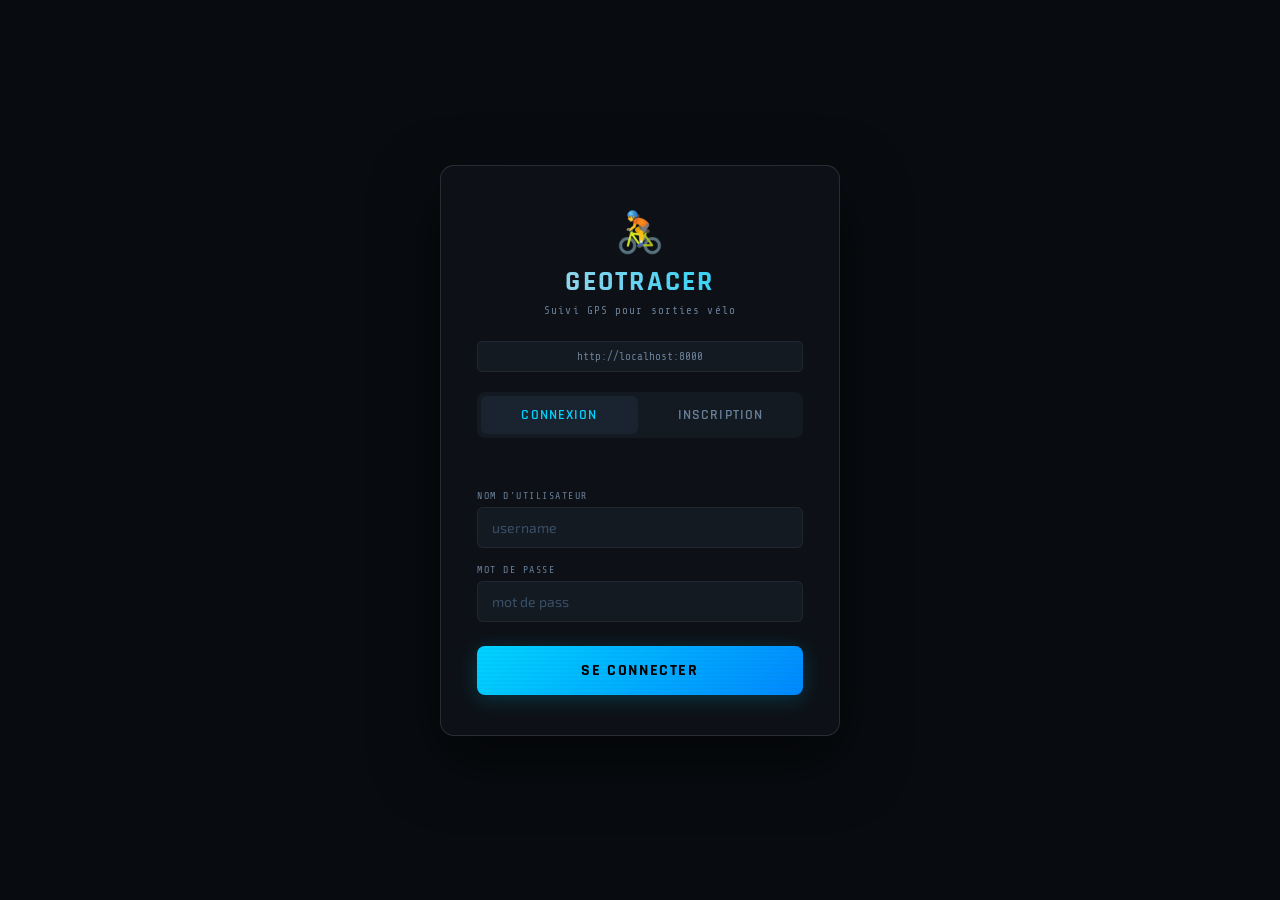
==== frontend/index.html @ fd4eeef8 "first commit" ====
<!DOCTYPE html>
<html lang="fr">
<head>
  <meta charset="UTF-8">
  <script>
    document.documentElement.setAttribute('data-theme', localStorage.getItem('vt_theme') || 'dark');
  </script>
  <meta name="viewport" content="width=device-width, initial-scale=1.0, viewport-fit=cover">
  <meta name="mobile-web-app-capable" content="yes">
  <meta name="apple-mobile-web-app-capable" content="yes">
  <meta name="theme-color" content="#080c10">
  <link rel="icon" href="images/favicon.ico">
  <title>GeoTracer — Connexion</title>
  <link rel="manifest" href="manifest.json">
  <link rel="preconnect" href="https://fonts.googleapis.com">
  <link href="https://fonts.googleapis.com/css2?family=Rajdhani:wght@400;500;600;700&family=Share+Tech+Mono&family=Exo+2:wght@300;400;600;800&display=swap" rel="stylesheet">
  <link rel="stylesheet" href="css/style.css">
  <link rel="stylesheet" href="css/themes.css">
</head>
<body class="auth-body">

<div class="auth-overlay">
  <div class="auth-card">

    <div class="auth-logo">🚴</div>
    <div class="auth-title">GeoTracer</div>
    <div class="auth-sub">Suivi GPS pour sorties vélo</div>

    <input class="auth-api-input" id="apiUrlAuth"
      value="http://localhost:8000" placeholder="URL du backend">

    <div class="auth-tabs">
      <button class="auth-tab active" data-tab="login"    onclick="Auth.switchTab('login')">Connexion</button>
      <button class="auth-tab"        data-tab="register" onclick="Auth.switchTab('register')">Inscription</button>
    </div>

    <div class="auth-error" id="authError"></div>

    <!-- Login -->
    <div class="auth-form active" id="form-login">
      <div class="auth-field">
        <label>Nom d'utilisateur</label>
        <input id="loginUsername" type="text" placeholder="username" autocomplete="username">
      </div>
      <div class="auth-field">
        <label>Mot de passe</label>
        <input id="loginPassword" type="password" placeholder="mot de pass" autocomplete="current-password">
      </div>
      <button class="auth-submit" id="loginBtn" onclick="Auth.submitLogin()">
        Se connecter
      </button>
    </div>

    <!-- Register -->
    <div class="auth-form" id="form-register">
      <div class="auth-field">
        <label>Nom d'utilisateur</label>
        <input id="regUsername" type="text" placeholder="username" autocomplete="username">
      </div>
      <div class="auth-field">
        <label>Email</label>
        <input id="regEmail" type="email" placeholder="username@example.com" autocomplete="email">
      </div>
      <div class="auth-field">
        <label>Mot de passe</label>
        <input id="regPassword" type="password" placeholder="8 caractères minimum" autocomplete="new-password">
      </div>
      <div class="auth-field">
        <label>Confirmer le mot de passe</label>
        <input id="regConfirm" type="password" placeholder="confirmer le mot de passe" autocomplete="new-password">
      </div>
      <button class="auth-submit" id="registerBtn" onclick="Auth.submitRegister()">
        S'inscrire
      </button>
    </div>

  </div>
</div>

<div id="toast"></div>

<script src="js/theme.js"></script>
<script src="js/utils.js"></script>
<script src="js/auth.js"></script>
<script>
  document.addEventListener('DOMContentLoaded', () => {
    Auth.initLoginPage();
  });
</script>
</body>
</html>
---- frontend/css/style.css ----
/* ═══════════════════════════════════════
   VARIABLES & RESET
═══════════════════════════════════════ */
:root {
    --bg:        #080c10;
    --bg2:       #0d1117;
    --bg3:       #131a22;
    --bg4:       #1a2330;
    --border:    rgba(255,255,255,0.06);
    --border2:   rgba(255,255,255,0.12);
    --accent:    #00d4ff;
    --accent2:   #ff6b00;
    --green:     #00ff88;
    --red:       #ff3355;
    --yellow:    #ffd600;
    --text:      #c8d8e8;
    --text2:     #6a8099;
    --text3:     #3a5068;
    --font-ui:   'Exo 2', sans-serif;
    --font-head: 'Rajdhani', sans-serif;
    --font-mono: 'Share Tech Mono', monospace;
}

*, *::before, *::after {
    box-sizing: border-box;
    margin: 0;
    padding: 0;
}

html {
    scroll-behavior: smooth;
}

body {
    background: var(--bg);
    color: var(--text);
    font-family: var(--font-ui);
    min-height: 100vh;
    overflow-x: hidden;
    -webkit-font-smoothing: antialiased;
}

/* Scanlines */
body::after {
    content: '';
    position: fixed;
    inset: 0;
    pointer-events: none;
    z-index: 9998;
    background: repeating-linear-gradient(
      0deg, transparent, transparent 2px,
      rgba(0,0,0,0.025) 2px, rgba(0,0,0,0.025) 4px
    );
}

/* ═══════════════════════════════════════
   SIDEBAR
═══════════════════════════════════════ */
.sidebar {
    position: fixed;
    left: 0;
    top: 0;
    bottom: 0;
    width: 64px;
    background: var(--bg2);
    border-right: 1px solid var(--border);
    display: flex;
    flex-direction: column;
    align-items: center;
    padding: 20px 0;
    z-index: 200;
    transition: width 0.3s cubic-bezier(0.4,0,0.2,1);
}

.sidebar:hover {
    width: 200px;
}

.sidebar-logo {
    width: 36px;
    height: 36px;
    background: linear-gradient(135deg, var(--accent), #0066ff);
    border-radius: 8px;
    display: flex;
    align-items: center;
    justify-content: center;
    font-size: 18px;
    margin-bottom: 32px;
    flex-shrink: 0;
    box-shadow: 0 0 20px rgba(0,212,255,0.3);
}

.nav-item {
    width: 100%;
    padding: 12px 20px;
    display: flex;
    align-items: center;
    gap: 14px;
    cursor: pointer;
    border: none;
    background: none;
    color: var(--text2);
    font-family: var(--font-head);
    font-size: 15px;
    font-weight: 600;
    letter-spacing: 0.08em;
    text-transform: uppercase;
    white-space: nowrap;
    overflow: hidden;
    transition: all 0.2s;
    border-left: 3px solid transparent;
    text-align: left;
}

.nav-item:hover {
    color: var(--text);
    background: rgba(255,255,255,0.04);
}

.nav-item.active {
    color: var(--accent);
    border-left-color: var(--accent);
    background: rgba(0,212,255,0.06);
}

.nav-icon {
    font-size: 20px;
    flex-shrink: 0;
    width: 24px;
    text-align: center;
}

.nav-label {
    opacity: 0;
    transition: opacity 0.2s 0.1s;
}

.sidebar:hover .nav-label {
    opacity: 1;
}

/* ═══════════════════════════════════════
   MAIN LAYOUT
═══════════════════════════════════════ */
.main {
    margin-left: 64px;
    flex: 1;
    min-width: 0;
    min-height: 100vh;
    display: flex;
    flex-direction: column;
}

/* ═══════════════════════════════════════
   TOPBAR
═══════════════════════════════════════ */
.topbar {
    height: 56px;
    background: rgba(8,12,16,0.92);
    backdrop-filter: blur(16px);
    border-bottom: 1px solid var(--border);
    display: flex;
    align-items: center;
    padding: 0 28px;
    gap: 16px;
    position: sticky;
    top: 0;
    z-index: 100;
}

.topbar-title {
    font-family: var(--font-head);
    font-size: 22px;
    font-weight: 700;
    letter-spacing: 0.1em;
    text-transform: uppercase; flex: 1;
}

.api-input {
    background: var(--bg3);
    border: 1px solid var(--border);
    border-radius: 4px;
    padding: 6px 12px;
    color: var(--text);
    font-family: var(--font-mono);
    font-size: 12px;
    width: 250px;
    outline: none;
    transition: border-color 0.2s;
}

.api-input:focus {
    border-color: var(--accent);
}

.status-pill {
    display: inline-flex;
    align-items: center;
    gap: 6px;
    padding: 4px 12px;
    border-radius: 20px;
    font-family: var(--font-mono);
    font-size: 11px;
    letter-spacing: 0.05em;
    border: 1px solid;
}

.status-pill.online {
    color: var(--green);
    border-color: rgba(0,255,136,0.3);
    background: rgba(0,255,136,0.06);
}

.status-pill.offline {
    color: var(--red);
    border-color: rgba(255,51,85,0.3);
    background: rgba(255,51,85,0.06);
}

.status-pill::before {
  content: '●';
  font-size: 8px;
}

.status-pill.online::before {
    animation: blink 2s infinite;
}

/* ═══════════════════════════════════════
   PAGES
═══════════════════════════════════════ */
.page {
    display: none;
    padding: 28px;
    animation: fadeIn 0.3s ease;
}

.page.active {
    display: block;
}

/* ═══════════════════════════════════════
   DASHBOARD
═══════════════════════════════════════ */
.dash-hero {
    background: linear-gradient(135deg, var(--bg3) 0%, var(--bg2) 100%);
    border: 1px solid var(--border);
    border-radius: 12px;
    padding: 28px 32px;
    margin-bottom: 24px;
    position: relative;
    overflow: hidden;
}

.dash-hero::before {
    content: '🚴';
    position: absolute; 
    right: -20px;
    top: -20px;
    font-size: 140px;
    opacity: 0.04;
    transform: rotate(-15deg);
}

.dash-hero-label {
    font-family: var(--font-mono);
    font-size: 11px;
    color: var(--text2);
    letter-spacing: 0.2em;
    text-transform: uppercase;
    margin-bottom: 8px;
}

.dash-hero-name {
    font-family: var(--font-head);
    font-size: 36px;
    font-weight: 700;
    letter-spacing: 0.05em;
    text-transform: uppercase;
    background: linear-gradient(90deg, var(--text), var(--accent));
    -webkit-background-clip: text; 
    -webkit-text-fill-color: transparent;
}

.kpi-row {
    display: grid;
    grid-template-columns: repeat(4,1fr);
    gap: 12px;
    margin-bottom: 24px;
}

.kpi-card {
    background: var(--bg2);
    border: 1px solid var(--border);
    border-radius: 10px;
    padding: 20px;
    position: relative;
    overflow: hidden;
    transition: border-color 0.2s, transform 0.2s;
}

.kpi-card:hover {
    border-color: var(--border2);
    transform: translateY(-2px);
}

.kpi-card::after {
    content: '';
    position: absolute;
    bottom: 0;
    left: 0;
    right: 0;
    height: 2px;
}

.kpi-card.blue::after {
    background: linear-gradient(90deg, transparent, var(--accent), transparent);
}

.kpi-card.orange::after {
    background: linear-gradient(90deg, transparent, var(--accent2), transparent);
}

.kpi-card.green::after {
    background: linear-gradient(90deg, transparent, var(--green), transparent);
}

.kpi-card.yellow::after {
    background: linear-gradient(90deg, transparent, var(--yellow), transparent);
}

.kpi-icon {
    font-size: 22px;
    margin-bottom: 12px;
}

.kpi-label {
    font-family: var(--font-mono);
    font-size: 10px;
    color: var(--text2);
    letter-spacing: 0.15em;
    text-transform: uppercase;
    margin-bottom: 6px;
}

.kpi-value {
    font-family: var(--font-head);
    font-size: 28px; font-weight: 700;
    line-height: 1;
}

.kpi-unit {
    font-size: 13px;
    color: var(--text2);
    margin-left: 4px;
}

/* ═══════════════════════════════════════
   SECTION HEADERS & LISTS
═══════════════════════════════════════ */
.section-header {
    display: flex;
    align-items: center; 
    justify-content: space-between;
    margin-bottom: 16px;
}

.section-title {
    font-family: var(--font-head);
    font-size: 13px;
    font-weight: 600;
    letter-spacing: 0.2em;
    text-transform: uppercase;
    color: var(--text2);
}

.activity-list {
    display: flex;
    flex-direction: column;
    gap: 8px;
}

.activity-row {
    background: var(--bg2);
    border: 1px solid var(--border);
    border-radius: 8px;
    padding: 16px 20px;
    display: grid;
    grid-template-columns: 40px 1fr repeat(5,auto) 100px;
    align-items: center;
    gap: 16px;
    cursor: pointer;
    transition: all 0.2s;
}

.activity-row:hover {
    border-color: rgba(0,212,255,0.2);
    background: rgba(0,212,255,0.03);
}

.activity-num {
    font-family: var(--font-mono);
    font-size: 13px;
    color: var(--text3);
    text-align: center;
}

.activity-info .title {
    font-family: var(--font-head);
    font-size: 16px;
    font-weight: 600;
    letter-spacing: 0.04em;
    text-transform: uppercase;
    margin-bottom: 3px;
}

.activity-info .date {
    font-family: var(--font-mono);
    font-size: 11px;
    color: var(--text2);
}

.activity-stat {
    text-align: right;
}

.activity-stat .val {
    font-family: var(--font-head);
    font-size: 18px;
    font-weight: 700;
    display: block;
    line-height: 1.1;
}

.activity-stat .lbl {
    font-family: var(--font-mono);
    font-size: 10px;
    color: var(--text2);
    letter-spacing: 0.1em;
}

.badge {
    display: inline-flex;
    align-items: center;
    gap: 5px;
    padding: 3px 10px;
    border-radius: 4px;
    font-family: var(--font-mono);
    font-size: 10px;
    letter-spacing: 0.1em;
    text-transform: uppercase;
}

.badge.live {
    background: rgba(0,255,136,0.1);
    border: 1px solid rgba(0,255,136,0.3);
    color: var(--green);
}

.badge.live::before {
    content:'●';
    animation: blink 1s infinite;
}

.badge.done {
    background: rgba(106,128,153,0.1);
    border: 1px solid var(--border);
    color: var(--text2);
}

/* ═══════════════════════════════════════
   BUTTONS
═══════════════════════════════════════ */
.btn {
    display: inline-flex;
    align-items: center;
    gap: 8px;
    padding: 8px 18px;
    border-radius: 5px;
    border: none;
    font-family: var(--font-head);
    font-size: 13px;
    font-weight: 600;
    letter-spacing: 0.1em;
    text-transform: uppercase;
    cursor: pointer;
    transition: all 0.2s;
    text-decoration: none;
}

.btn-primary {
    background: var(--accent);
    color: #000;
}

.btn-primary:hover {
    background: #33ddff;
    transform: translateY(-1px);
}

.btn-ghost {
    background: transparent;
    border: 1px solid var(--border2);
    color: var(--text2);
}

.btn-ghost:hover {
    color: var(--text);
    border-color: var(--text2);
}

/* ═══════════════════════════════════════
   ACTIVITY DETAIL
═══════════════════════════════════════ */
.detail-topbar {
    display: flex;
    align-items: center;
    gap: 16px;
    margin-bottom: 28px;
    flex-wrap: wrap;
}

.detail-heading {
    font-family: var(--font-head);
    font-size: 40px;
    font-weight: 800;
    letter-spacing: 0.04em;
    text-transform: uppercase;
    line-height: 1;
    flex: 1;
}

.detail-subhead {
    font-family: var(--font-mono);
    font-size: 12px;
    color: var(--text2);
    margin-top: 6px;
}

.stats-band {
    display: grid;
    grid-template-columns: repeat(6,1fr);
    border: 1px solid var(--border);
    border-radius: 10px;
    overflow: hidden;
    margin-bottom: 24px;
}

.stat-cell {
    padding: 18px 16px;
    background: var(--bg2);
    border-right: 1px solid var(--border);
    transition: background 0.2s;
}

.stat-cell:last-child {
    border-right: none;
}

.stat-cell:hover {
    background: var(--bg3);
}

.stat-cell-lbl {
    font-family: var(--font-mono);
    font-size: 10px;
    color: var(--text2);
    letter-spacing: 0.15em;
    text-transform: uppercase;
    margin-bottom: 8px;
}

.stat-cell-val {
    font-family: var(--font-head);
    font-size: 26px;
    font-weight: 700;
    color: var(--accent);
    line-height: 1;
}

.stat-cell-unit {
    font-size: 12px;
    color: var(--text2);
    margin-left: 3px;
}

.detail-grid {
    display: grid;
    grid-template-columns: 1fr 1fr;
    gap: 16px;
    margin-bottom: 20px;
}

.chart-card {
    background: var(--bg2);
    border: 1px solid var(--border);
    border-radius: 10px;
    padding: 20px;
}

.chart-card-title {
    font-family: var(--font-mono);
    font-size: 10px;
    color: var(--text2);
    letter-spacing: 0.18em;
    text-transform: uppercase;
    margin-bottom: 14px;
    display: flex;
    align-items: center;
    gap: 8px;
}

.chart-card-title::before {
    content: '';
    width: 3px;
    height: 14px;
    border-radius: 2px;
    background: var(--accent);
}

.map-card {
    background: var(--bg2);
    border: 1px solid var(--border);
    border-radius: 10px;
    overflow: hidden;
    margin-bottom: 20px;
} 

.map-card-header {
    padding: 14px 20px;
    display: flex;
    align-items: center;
    justify-content: space-between;
    border-bottom: 1px solid var(--border);
}

.map-card-header .title {
    font-family: var(--font-mono);
    font-size: 10px;
    color: var(--text2);
    letter-spacing: 0.18em;
    text-transform: uppercase;
    display: flex;
    align-items: center;
    gap: 8px;
}

.map-card-header .title::before {
    content: '';
    width: 3px;
    height: 14px;
    border-radius: 2px;
    background: var(--accent2);
}

.map-card iframe {
    width: 100%;
    height: 460px;
    border: none;
    display: block;
}

/* ═══════════════════════════════════════
   LIVE TRACKER
═══════════════════════════════════════ */
.tracker-layout {
    display: grid;
    grid-template-columns: 1fr 300px;
    gap: 20px;
    align-items: start;
}

.tracker-map-wrap {
    background: var(--bg2);
    border: 1px solid var(--border);
    border-radius: 10px;
    overflow: hidden;
    min-height: 400px;
    display: flex;
    align-items: center;
    justify-content: center;
}

.tracker-map-placeholder {
    text-align: center;
    color: var(--text3);
}

.tracker-map-placeholder .big {
    font-size: 56px;
    margin-bottom: 12px;
}

.tracker-map-placeholder p {
    font-family: var(--font-mono);
    font-size: 13px;
}

.live-panel {
    background: var(--bg2);
    border: 1px solid var(--border);
    border-radius: 10px;
    overflow: hidden;
}

.live-panel-header {
    padding: 16px 20px;
    border-bottom: 1px solid var(--border);
    display: flex;
    align-items: center;
    gap: 10px;
}

.live-panel-header .title {
    font-family: var(--font-head);
    font-size: 14px;
    font-weight: 700;
    letter-spacing: 0.12em;
    text-transform: uppercase;
    flex: 1;
}

.live-metric {
    padding: 14px 20px;
    border-bottom: 1px solid var(--border);
    display: flex;
    align-items: center;
    justify-content: space-between;
}

.live-metric-lbl {
    font-family: var(--font-mono);
    font-size: 10px;
    color: var(--text2);
    letter-spacing: 0.15em;
    text-transform: uppercase;
}

.live-metric-val {
    font-family: var(--font-head);
    font-size: 26px;
    font-weight: 700;
    color: var(--accent);
    line-height: 1;
    text-align: right;
}

.live-metric-val .unit {
    font-size: 12px;
    color: var(--text2);
    margin-left: 4px;
}

.speed-bar-wrap {
    padding: 0 20px 14px;
}

.speed-bar-label {
    display: flex;
    justify-content: space-between;
    font-family: var(--font-mono);
    font-size: 10px;
    color: var(--text3);
    margin-bottom: 6px;
}

.speed-bar {
    height: 6px;
    background: var(--bg4);
    border-radius: 3px;
    overflow: hidden;
}

.speed-bar-fill {
    height: 100%;
    border-radius: 3px;
    background: linear-gradient(90deg, var(--accent), var(--green));
    transition: width 0.6s cubic-bezier(0.4,0,0.2,1);
    box-shadow: 0 0 8px rgba(0,212,255,0.5);
}

.live-controls {
    padding: 16px 20px;
    border-top: 1px solid var(--border);
    display: flex;
    flex-direction: column;
    gap: 8px;
}

.btn-live {
    width: 100%;
    padding: 14px;
    border: none;
    border-radius: 6px;
    font-family: var(--font-head);
    font-size: 15px;
    font-weight: 700;
    letter-spacing: 0.12em;
    text-transform: uppercase;
    cursor: pointer;
    transition: all 0.2s;
    display: flex;
    align-items: center;
    justify-content: center;
    gap: 10px;
}

.btn-live.start {
    background: linear-gradient(135deg, var(--accent), #0088ff);
    color: #000;
    box-shadow: 0 4px 20px rgba(0,212,255,0.25);
}

.btn-live.start:hover {
    box-shadow: 0 4px 28px rgba(0,212,255,0.45);
    transform: translateY(-1px);
}

.btn-live.stop {
    background: linear-gradient(135deg, var(--red), #cc0033);
    color: white;
}

.btn-live.watch {
    background: var(--bg3);
    border: 1px solid var(--border2);
    color: var(--text2);
}

.btn-live.watch:hover {
    color: var(--text);
    border-color: var(--accent);
}

.watch-input {
    width: 100%;
    padding: 10px 14px;
    background: var(--bg3);
    border: 1px solid var(--border);
    border-radius: 5px;
    color: var(--text);
    font-family: var(--font-mono);
    font-size: 13px;
    outline: none;
    transition: border-color 0.2s;
}

.watch-input:focus {
    border-color: var(--accent);
}

.watch-input::placeholder {
    color: var(--text3);
}

/* ═══════════════════════════════════════
   IMPORT PAGE
═══════════════════════════════════════ */
.import-zone {
    background: var(--bg2);
    border: 2px dashed var(--border2);
    border-radius: 12px;
    padding: 64px 40px;
    text-align: center;
    max-width: 640px;
    margin: 0 auto;
    transition: all 0.2s;
}

.import-zone.drag-over {
    border-color: var(--accent);
    background: rgba(0,212,255,0.04);
}

.import-icon {
    font-size: 64px;
    margin-bottom: 20px;
}

.import-title {
    font-family: var(--font-head);
    font-size: 28px;
    font-weight: 700;
    letter-spacing: 0.06em;
    text-transform: uppercase;
    margin-bottom: 8px;
}

.import-sub {
    font-family: var(--font-mono);
    font-size: 12px;
    color: var(--text2);
    margin-bottom: 28px; 
    line-height: 1.8;
}

.import-formats {
    display: flex;
    justify-content: center;
    gap: 8px;
    margin-bottom: 24px;
    flex-wrap: wrap;
}

.format-tag {
    padding: 4px 12px;
    background: var(--bg3);
    border: 1px solid var(--border);
    border-radius: 4px;
    font-family: var(--font-mono);
    font-size: 11px;
    color: var(--text2);
}

/* ═══════════════════════════════════════
   TOAST
═══════════════════════════════════════ */
#toast {
    position: fixed;
    bottom: 28px;
    right: 28px;
    z-index: 9999;
    background: var(--bg3);
    border: 1px solid var(--border2);
    border-left: 3px solid var(--accent);
    padding: 14px 20px;
    border-radius: 6px;
    font-family: var(--font-mono);
    font-size: 13px;
    max-width: 320px;
    transform: translateY(120%) scale(0.9);
    opacity: 0;
    transition: all 0.3s cubic-bezier(0.4,0,0.2,1);
    pointer-events: none;
    box-shadow: 0 8px 32px rgba(0,0,0,0.5);
}

#toast.show {
    transform: none;
    opacity: 1;
}

#toast.error {
    border-left-color: var(--red);
}

/* ═══════════════════════════════════════
   EMPTY STATE
═══════════════════════════════════════ */
.empty {
    text-align: center;
    padding: 80px 20px;
}

.empty-icon {
    font-size: 64px;
    margin-bottom: 16px;
    opacity: 0.3;
}

.empty-text {
    font-family: var(--font-head);
    font-size: 18px;
    font-weight: 600;
    letter-spacing: 0.08em;
    text-transform: uppercase;
    color: var(--text2);
    margin-bottom: 24px;
}

/* ═══════════════════════════════════════
   MOBILE
═══════════════════════════════════════ */
.bottom-nav {
    display: none;
    position: fixed;
    bottom: 0;
    left: 0;
    right: 0;
    z-index: 200;
    background: var(--bg2);
    border-top: 1px solid var(--border);
    padding: 8px 0 calc(8px + env(safe-area-inset-bottom));
}
.bottom-nav-item {
    flex: 1;
    display: flex;
    flex-direction: column;
    align-items: center;
    gap: 4px;
    padding: 6px;
    cursor: pointer;
    background: none;
    border: none;
    color: var(--text2);
    font-family: var(--font-ui);
    font-size: 10px;
    letter-spacing: 0.05em;
    transition: color 0.2s;
}

.bottom-nav-item.active {
    color: var(--accent);
}

.bottom-nav-item .icon {
    font-size: 22px;
}

/* ═══════════════════════════════════════
   RESPONSIVE
═══════════════════════════════════════ */
@media(max-width:900px) {
    .kpi-row {
        grid-template-columns: repeat(2,1fr);
    }
    .activity-row {
        grid-template-columns: 36px 1fr auto auto;
    }
    .hide-mobile {
        display: none;
    }
    .tracker-layout {
        grid-template-columns: 1fr;
    }
    .stats-band {
        grid-template-columns: repeat(3,1fr);
    }
    .detail-grid {
        grid-template-columns: 1fr;
    }
}

@media(max-width:640px) {
    .sidebar {
        display: none;
    }
    .main {
        margin-left: 0;
        padding-bottom: 80px;
    }
    .bottom-nav {
        display: flex;
    }
    .stats-band {
        grid-template-columns: repeat(2,1fr);
    }
}

/* ═══════════════════════════════════════
   ANIMATIONS
═══════════════════════════════════════ */
@keyframes fadeIn {
    from {
      opacity:0;
      transform:translateY(8px);
    }
    to {
      opacity:1;
      transform:none;
    }
}

@keyframes blink {
    0%,100% {
      opacity:1;
    }
    50% {
      opacity:0.2;
    }
}

/* ═══════════════════════════════════════
   SCROLLBAR
═══════════════════════════════════════ */
::-webkit-scrollbar {
    width: 6px;
}

::-webkit-scrollbar-track {
    background: var(--bg);
}

::-webkit-scrollbar-thumb {
    background: var(--bg4);
    border-radius: 3px;
}

::-webkit-scrollbar-thumb:hover {
    background: var(--bg3);
}

/* ═══════════════════════════════════════
   AUTH OVERLAY
═══════════════════════════════════════ */
#authOverlay {
    position: fixed;
    inset: 0;
    z-index: 1000;
    background: var(--bg);
    display: flex;
    align-items: center;
    justify-content: center;
    padding: 20px;
}

.auth-card {
    background: var(--bg2);
    border: 1px solid var(--border2);
    border-radius: 14px;
    padding: 40px 36px;
    width: 100%;
    max-width: 400px;
    box-shadow: 0 24px 64px rgba(0,0,0,0.6);
    animation: fadeIn 0.4s ease;
}

.auth-logo {
    font-size: 40px;
    text-align: center;
    margin-bottom: 8px;
}

.auth-title {
    font-family: var(--font-head);
    font-size: 28px;
    font-weight: 800;
    letter-spacing: 0.08em;
    text-transform: uppercase;
    text-align: center;
    background: linear-gradient(90deg, var(--text), var(--accent));
    -webkit-background-clip: text;
    -webkit-text-fill-color: transparent;
    margin-bottom: 4px;
}

.auth-sub {
    font-family: var(--font-mono);
    font-size: 11px;
    color: var(--text2);
    text-align: center;
    letter-spacing: 0.1em;
    margin-bottom: 24px;
}

.auth-api-input {
    width: 100%;
    padding: 8px 12px;
    margin-bottom: 20px;
    background: var(--bg3);
    border: 1px solid var(--border);
    border-radius: 5px;
    color: var(--text2);
    font-family: var(--font-mono);
    font-size: 11px;
    outline: none;
    text-align: center;
}

.auth-api-input:focus {
  border-color: var(--accent);
  color: var(--text);
}

.auth-tabs {
    display: flex;
    gap: 4px;
    margin-bottom: 20px;
    background: var(--bg3);
    border-radius: 8px;
    padding: 4px;
}

.auth-tab {
    flex: 1;
    padding: 10px;
    border: none;
    border-radius: 6px;
    background:
    transparent;
    color: var(--text2);
    font-family: var(--font-head);
    font-size: 14px;
    font-weight: 600;
    letter-spacing: 0.08em;
    text-transform: uppercase;
    cursor: pointer;
    transition: all 0.2s;
}

.auth-tab.active {
    background: var(--bg4);
    color: var(--accent);
}

.auth-error {
    min-height: 20px;
    margin-bottom: 12px;
    font-family: var(--font-mono);
    font-size: 12px;
    color: var(--red);
    text-align: center;
}

.auth-form {
    display: none;
}

.auth-form.active {
    display: block;
}

.auth-field {
    margin-bottom: 16px;
}

.auth-field label {
    display: block;
    font-family: var(--font-mono);
    font-size: 10px;
    color: var(--text2);
    letter-spacing: 0.15em;
    text-transform: uppercase;
    margin-bottom: 6px;
}

.auth-field input {
    width: 100%;
    padding: 11px 14px;
    background: var(--bg3);
    border: 1px solid var(--border);
    border-radius: 6px;
    color: var(--text);
    font-family: var(--font-ui);
    font-size: 14px;
    outline: none;
    transition: border-color 0.2s;
}

.auth-field input:focus {
    border-color: var(--accent);
}

.auth-field input::placeholder {
    color: var(--text3);
}

.auth-submit {
    width: 100%;
    padding: 14px;
    margin-top: 8px;
    background: linear-gradient(135deg, var(--accent), #0088ff);
    border: none;
    border-radius: 8px;
    color: #000;
    font-family: var(--font-head);
    font-size: 16px;
    font-weight: 700;
    letter-spacing: 0.1em;
    text-transform: uppercase;
    cursor: pointer;
    transition: all 0.2s;
    box-shadow: 0 4px 20px rgba(0,212,255,0.2);
}

.auth-submit:hover {
    box-shadow: 0 4px 28px rgba(0,212,255,0.4);
    transform: translateY(-1px);
}

.auth-submit:disabled {
    opacity: 0.6;
    cursor: not-allowed;
    transform: none;
}

/* ═══════════════════════════════════════
   APP SHELL
═══════════════════════════════════════ */
#appShell {
    display: flex;
    min-height: 100vh;
}

.topbar-user {
    font-family: var(--font-mono);
    font-size: 12px;
    color: var(--accent);
    letter-spacing: 0.08em;
    padding: 4px 12px;
    background: rgba(0,212,255,0.08);
    border: 1px solid rgba(0,212,255,0.2);
    border-radius: 4px;
}

/* ═══════════════════════════════════════
   MULTI-PAGES — remplace .page/.page.active
═══════════════════════════════════════ */
body {
    min-height: 100vh;
}

.page-content {
    padding: 28px;
    max-width: 1200px;
    margin: 0 auto;
    width: 100%;
}

/* Sidebar liens */
.sidebar a.nav-item {
    text-decoration: none;
}

/* Bottom nav liens */
.bottom-nav a.bottom-nav-item {
    text-decoration: none;
}

/* Auth page — pas de flex sur body */
body.auth-body {
    display: block;
}

.auth-overlay {
    position: fixed;
    inset: 0;
    z-index: 1000;
    background: var(--bg);
    display: flex;
    align-items: center;
    justify-content: center;
    padding: 20px;
}

.auth-card {
    background: var(--bg2);
    border: 1px solid var(--border2);
    border-radius: 14px;
    padding: 40px 36px;
    width: 100%;
    max-width: 400px;
    box-shadow: 0 24px 64px rgba(0,0,0,0.6);
    animation: fadeIn 0.4s ease;
}

.auth-logo {
    font-size: 40px;
    text-align: center;
    margin-bottom: 8px;
}

.auth-title {
    font-family: var(--font-head);
    font-size: 28px;
    font-weight: 800;
    letter-spacing: 0.08em;
    text-transform: uppercase;
    text-align: center;
    background: linear-gradient(90deg, var(--text), var(--accent));
    -webkit-background-clip: text;
    -webkit-text-fill-color: transparent;
    margin-bottom: 4px;
}

.auth-sub {
    font-family: var(--font-mono);
    font-size: 11px;
    color: var(--text2);
    text-align: center;
    letter-spacing: 0.1em;
    margin-bottom: 24px;
}

.auth-api-input {
    width: 100%;
    padding: 8px 12px;
    margin-bottom: 20px;
    background: var(--bg3);
    border: 1px solid var(--border);
    border-radius: 5px;
    color: var(--text2);
    font-family: var(--font-mono);
    font-size: 11px;
    outline: none;
    text-align: center;
}

.auth-api-input:focus {
    border-color: var(--accent);
    color: var(--text);
}

.auth-tabs {
    display: flex;
    gap: 4px;
    margin-bottom: 20px;
    background: var(--bg3);
    border-radius: 8px;
    padding: 4px;
}

.auth-tab {
    flex: 1;
    padding: 10px;
    border: none;
    border-radius: 6px;
    background: transparent;
    color: var(--text2);
    font-family: var(--font-head);
    font-size: 14px;
    font-weight: 600;
    letter-spacing: 0.08em;
    text-transform: uppercase;
    cursor: pointer;
    transition: all 0.2s;
}

.auth-tab.active {
    background: var(--bg4);
    color: var(--accent);
}

.auth-error {
    min-height: 20px;
    margin-bottom: 12px;
    font-family: var(--font-mono);
    font-size: 12px;
    color: var(--red);
    text-align: center;
}

.auth-form {
    display: none;
}

.auth-form.active {
    display: block;
}

.auth-field {
    margin-bottom: 16px;
}

.auth-field label {
    display: block;
    font-family: var(--font-mono);
    font-size: 10px;
    color: var(--text2);
    letter-spacing: 0.15em;
    text-transform: uppercase;
    margin-bottom: 6px;
}

.auth-field input {
    width: 100%;
    padding: 11px 14px;
    background: var(--bg3);
    border: 1px solid var(--border);
    border-radius: 6px;
    color: var(--text);
    font-family: var(--font-ui);
    font-size: 14px;
    outline: none;
    transition: border-color 0.2s;
}

.auth-field input:focus {
    border-color: var(--accent);
}

.auth-field input::placeholder {
    color: var(--text3);
}

.auth-submit {
    width: 100%;
    padding: 14px;
    margin-top: 8px;
    background: linear-gradient(135deg, var(--accent), #0088ff);
    border: none;
    border-radius: 8px;
    color: #000;
    font-family: var(--font-head);
    font-size: 16px;
    font-weight: 700;
    letter-spacing: 0.1em;
    text-transform: uppercase;
    cursor: pointer;
    transition: all 0.2s;
    box-shadow: 0 4px 20px rgba(0,212,255,0.2);
}

.auth-submit:hover {
    box-shadow: 0 4px 28px rgba(0,212,255,0.4);
    transform: translateY(-1px);
}

.auth-submit:disabled {
    opacity: 0.6;
    cursor: not-allowed;
    transform: none;
}

.topbar-user {
    font-family: var(--font-mono);
    font-size: 12px;
    color: var(--accent);
    letter-spacing: 0.08em;
    padding: 4px 12px;
    background: rgba(0,212,255,0.08);
    border: 1px solid rgba(0,212,255,0.2);
    border-radius: 4px;
}

@media(max-width:640px) {
    body {
        display: block;
    }
}
---- frontend/css/themes.css ----
/* ═══════════════════════════════════════
   THÈMES — GeoTracer
   Appliqué via data-theme="dark|light|garmin" sur <html>
═══════════════════════════════════════ */

/* ── DARK (défaut) ── */
[data-theme="dark"],
:root {
    --bg:        #080c10;
    --bg2:       #0d1117;
    --bg3:       #131a22;
    --bg4:       #1a2330;
    --border:    rgba(255,255,255,0.06);
    --border2:   rgba(255,255,255,0.12);
    --accent:    #00d4ff;
    --accent2:   #ff6b00;
    --green:     #00ff88;
    --red:       #ff3355;
    --yellow:    #ffd600;
    --text:      #c8d8e8;
    --text2:     #6a8099;
    --text3:     #3a5068;

    --map-filter: brightness(0.7) invert(1) hue-rotate(180deg);
    --theme-icon: '🌙';
}

/* ── LIGHT ── */
[data-theme="light"] {
    --bg:        #f0f4f8;
    --bg2:       #ffffff;
    --bg3:       #e8edf2;
    --bg4:       #dde3ea;
    --border:    rgba(0,0,0,0.08);
    --border2:   rgba(0,0,0,0.15);
    --accent:    #0088cc;
    --accent2:   #e05a00;
    --green:     #00aa55;
    --red:       #cc1133;
    --yellow:    #cc9900;
    --text:      #1a2a3a;
    --text2:     #4a6070;
    --text3:     #8a9aaa;

    --map-filter: none;
    --theme-icon: '☀️';
}

[data-theme="light"] body {
    background: var(--bg);
    color: var(--text);
}

[data-theme="light"] .sidebar {
    background: var(--bg2);
    border-right: 1px solid var(--border2);
}

[data-theme="light"] .topbar {
    background: rgba(240,244,248,0.95);
    border-bottom: 1px solid var(--border2);
}

[data-theme="light"] .kpi-card,
[data-theme="light"] .activity-row,
[data-theme="light"] .chart-card,
[data-theme="light"] .live-panel,
[data-theme="light"] .detail-map-wrap,
[data-theme="light"] .import-zone {
    background: var(--bg2);
    border-color: var(--border2);
}

[data-theme="light"] .activity-row:hover {
    background: var(--bg3);
    border-color: var(--accent);
}

[data-theme="light"] .dash-hero {
    background: linear-gradient(135deg, #e0e8f0, #f0f4f8);
    border-color: var(--border2);
}

[data-theme="light"] .stats-band {
    border-color: var(--border2);
}

[data-theme="light"] .stat-cell {
    background: var(--bg2);
    border-right-color: var(--border2);
}

[data-theme="light"] .badge.done {
    background: rgba(74,96,112,0.1);
    border-color: var(--border2);
    color: var(--text2);
}

[data-theme="light"] .nav-item:hover {
    background: rgba(0,0,0,0.04);
}

[data-theme="light"] .nav-item.active,
[data-theme="light"] a.nav-item.active {
    background: rgba(0,136,204,0.08);
    border-left-color: var(--accent);
    color: var(--accent);
}

[data-theme="light"] .auth-card {
    background: var(--bg2);
    border-color: var(--border2);
    box-shadow: 0 24px 64px rgba(0,0,0,0.12);
}

[data-theme="light"] .auth-tabs {
    background: var(--bg3);

}
[data-theme="light"] .auth-tab.active {
    background: var(--bg2);
}

[data-theme="light"] .auth-field input,
[data-theme="light"] .watch-input,
[data-theme="light"] .api-input,
[data-theme="light"] .auth-api-input {
    background: var(--bg3);
    border-color: var(--border2);
    color: var(--text);
}

[data-theme="light"] #toast {
    background: var(--bg2);
    border-color: var(--border2);
    border-left-color: var(--accent);
    color: var(--text);
    box-shadow: 0 8px 32px rgba(0,0,0,0.15);
}

[data-theme="light"] .leaflet-tile-pane {
    filter: none;
}

[data-theme="light"] .leaflet-container {
    background: #e8edf2;
}

/* ── GARMIN ── */
[data-theme="garmin"] {
    --bg:        #1c1e21;
    --bg2:       #242628;
    --bg3:       #2e3033;
    --bg4:       #383a3e;
    --border:    rgba(255,255,255,0.07);
    --border2:   rgba(255,255,255,0.14);
    --accent:    #ff7b00;
    --accent2:   #00c8ff;
    --green:     #7ac943;
    --red:       #ff3b30;
    --yellow:    #ffcc00;
    --text:      #e8e8e8;
    --text2:     #8a8e94;
    --text3:     #505458;

    --map-filter: brightness(0.65) invert(1) hue-rotate(180deg);
    --theme-icon: '🟠';
}

[data-theme="garmin"] .kpi-card.blue::after   {
    background: linear-gradient(90deg, transparent, var(--accent2), transparent);
}

[data-theme="garmin"] .kpi-card.orange::after {
    background: linear-gradient(90deg, transparent, var(--accent), transparent);
}

[data-theme="garmin"] .speed-bar-fill {
    background: linear-gradient(90deg, var(--accent), var(--yellow));
}

[data-theme="garmin"] .btn-live.start {
    background: linear-gradient(135deg, var(--accent), #cc5500);
}

[data-theme="garmin"] .dash-hero-name {
    background: linear-gradient(90deg, var(--text), var(--accent));
    -webkit-background-clip: text;
    -webkit-text-fill-color: transparent;
}

[data-theme="garmin"] .sidebar-logo {
    background: linear-gradient(135deg, var(--accent), #cc5500);
}

[data-theme="garmin"] .auth-submit {
    background: linear-gradient(135deg, var(--accent), #cc5500);
}

/* ── Leaflet map filter par thème ── */
.leaflet-tile-pane {
    filter: var(--map-filter, none);
}

/* ── Sélecteur de thème ── */
.theme-switcher {
    display: flex;
    gap: 6px;
    align-items: center;
    padding: 0 8px;
}

.theme-btn {
    width: 28px;
    height: 28px;
    border-radius: 6px;
    border: 1px solid var(--border2);
    cursor: pointer;
    font-size: 14px;
    display: flex;
    align-items: center;
    justify-content: center;
    background: var(--bg3);
    transition: all 0.2s;
    flex-shrink: 0;
}

.theme-btn:hover {
    border-color: var(--accent);
    transform: scale(1.1);
}

.theme-btn.active {
    border-color: var(--accent);
    background: rgba(0,212,255,0.1);
}

[data-theme="garmin"] .theme-btn.active {
    border-color: var(--accent);
    background: rgba(255,123,0,0.1);
}

[data-theme="light"] .theme-btn.active {
    border-color: var(--accent);
    background: rgba(0,136,204,0.1);
}
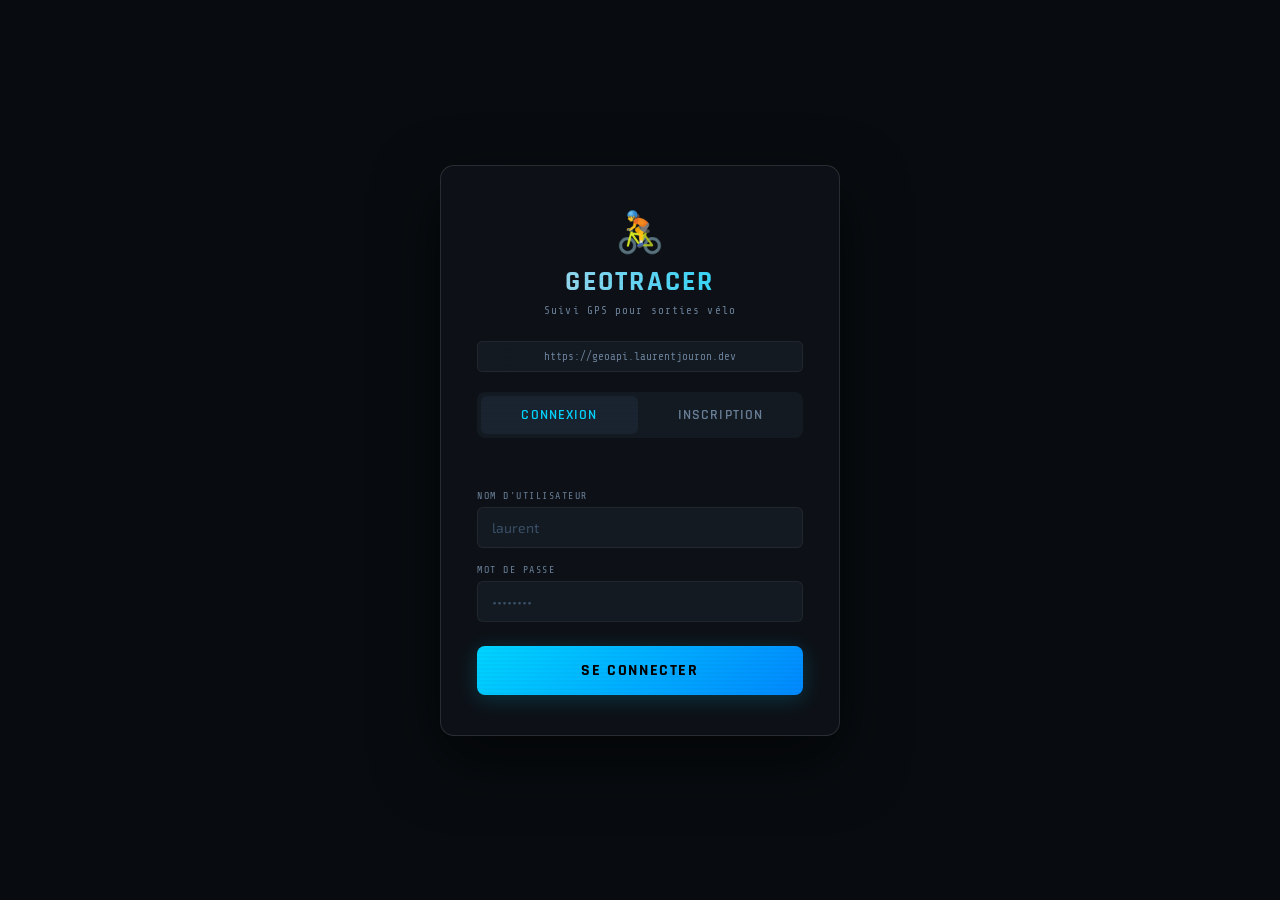
==== commit 508a219b: "Iphone pwa" ====
--- a/frontend/index.html
+++ b/frontend/index.html
@@ -6,8 +6,6 @@
     document.documentElement.setAttribute('data-theme', localStorage.getItem('vt_theme') || 'dark');
   </script>
   <meta name="viewport" content="width=device-width, initial-scale=1.0, viewport-fit=cover">
-  <meta name="mobile-web-app-capable" content="yes">
-  <meta name="apple-mobile-web-app-capable" content="yes">
   <meta name="theme-color" content="#080c10">
   <link rel="icon" href="images/favicon.ico">
   <title>GeoTracer — Connexion</title>
@@ -16,6 +14,19 @@
   <link href="https://fonts.googleapis.com/css2?family=Rajdhani:wght@400;500;600;700&family=Share+Tech+Mono&family=Exo+2:wght@300;400;600;800&display=swap" rel="stylesheet">
   <link rel="stylesheet" href="css/style.css">
   <link rel="stylesheet" href="css/themes.css">
+  <!-- iOS PWA -->
+  <meta name="apple-mobile-web-app-capable" content="yes">
+  <meta name="apple-mobile-web-app-status-bar-style" content="black-translucent">
+  <meta name="apple-mobile-web-app-title" content="GeoTracer">
+  <link rel="apple-touch-icon" href="images/apple-touch-icon.png">
+  <link rel="apple-touch-icon" sizes="120x120" href="images/apple-touch-icon-120.png">
+  <link rel="apple-touch-icon" sizes="152x152" href="images/apple-touch-icon-152.png">
+  <link rel="apple-touch-icon" sizes="167x167" href="images/apple-touch-icon-167.png">
+  <link rel="apple-touch-icon" sizes="180x180" href="images/apple-touch-icon-180.png">
+  <link rel="apple-touch-startup-image" media="(device-width: 430px) and (device-height: 932px) and (-webkit-device-pixel-ratio: 3)" href="images/splash-1290x2796.png">
+  <link rel="apple-touch-startup-image" media="(device-width: 393px) and (device-height: 852px) and (-webkit-device-pixel-ratio: 3)" href="images/splash-1179x2556.png">
+  <link rel="apple-touch-startup-image" media="(device-width: 390px) and (device-height: 844px) and (-webkit-device-pixel-ratio: 3)" href="images/splash-1170x2532.png">
+  <link rel="apple-touch-startup-image" media="(device-width: 360px) and (device-height: 640px) and (-webkit-device-pixel-ratio: 3)" href="images/splash-1080x1920.png">
 </head>
 <body class="auth-body">
 
@@ -27,7 +38,7 @@
     <div class="auth-sub">Suivi GPS pour sorties vélo</div>
 
     <input class="auth-api-input" id="apiUrlAuth"
-      value="http://localhost:8000" placeholder="URL du backend">
+      value="https://geoapi.laurentjouron.dev" placeholder="URL du backend">
 
     <div class="auth-tabs">
       <button class="auth-tab active" data-tab="login"    onclick="Auth.switchTab('login')">Connexion</button>
@@ -40,11 +51,11 @@
     <div class="auth-form active" id="form-login">
       <div class="auth-field">
         <label>Nom d'utilisateur</label>
-        <input id="loginUsername" type="text" placeholder="username" autocomplete="username">
+        <input id="loginUsername" type="text" placeholder="laurent" autocomplete="username">
       </div>
       <div class="auth-field">
         <label>Mot de passe</label>
-        <input id="loginPassword" type="password" placeholder="mot de pass" autocomplete="current-password">
+        <input id="loginPassword" type="password" placeholder="••••••••" autocomplete="current-password">
       </div>
       <button class="auth-submit" id="loginBtn" onclick="Auth.submitLogin()">
         Se connecter
@@ -55,11 +66,11 @@
     <div class="auth-form" id="form-register">
       <div class="auth-field">
         <label>Nom d'utilisateur</label>
-        <input id="regUsername" type="text" placeholder="username" autocomplete="username">
+        <input id="regUsername" type="text" placeholder="laurent" autocomplete="username">
       </div>
       <div class="auth-field">
         <label>Email</label>
-        <input id="regEmail" type="email" placeholder="username@example.com" autocomplete="email">
+        <input id="regEmail" type="email" placeholder="laurent@example.com" autocomplete="email">
       </div>
       <div class="auth-field">
         <label>Mot de passe</label>
@@ -67,7 +78,7 @@
       </div>
       <div class="auth-field">
         <label>Confirmer le mot de passe</label>
-        <input id="regConfirm" type="password" placeholder="confirmer le mot de passe" autocomplete="new-password">
+        <input id="regConfirm" type="password" placeholder="••••••••" autocomplete="new-password">
       </div>
       <button class="auth-submit" id="registerBtn" onclick="Auth.submitRegister()">
         S'inscrire
--- a/frontend/css/style.css
+++ b/frontend/css/style.css
@@ -184,7 +184,7 @@
     color: var(--text);
     font-family: var(--font-mono);
     font-size: 12px;
-    width: 250px;
+    width: 200px;
     outline: none;
     transition: border-color 0.2s;
 }
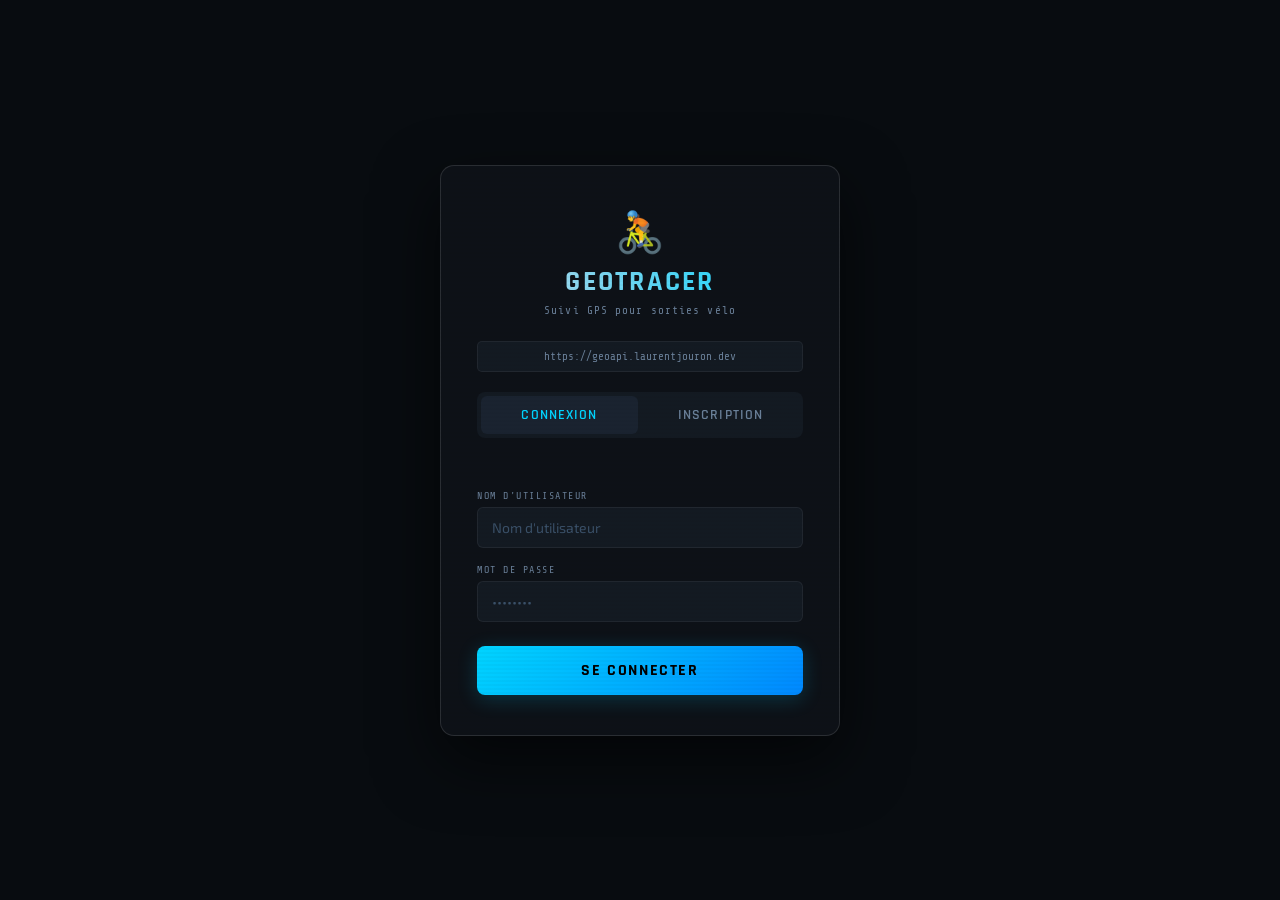
==== commit 4b49d20e: "ci: add GitHub Actions pipeline + tests" ====
--- a/frontend/index.html
+++ b/frontend/index.html
@@ -6,6 +6,21 @@
     document.documentElement.setAttribute('data-theme', localStorage.getItem('vt_theme') || 'dark');
   </script>
   <meta name="viewport" content="width=device-width, initial-scale=1.0, viewport-fit=cover">
+  <meta name="author" content="Laurent Jouron">
+  <meta http-equiv="X-UA-Compatible" content="IE=edge">
+  <!-- SEO & Partage -->
+  <meta name="description" content="GeoTracer — Suivi GPS de tes sorties vélo en temps réel">
+  <meta name="robots" content="noindex, nofollow">
+
+  <!-- Open Graph (aperçu WhatsApp, iMessage...) -->
+  <meta property="og:site_name" content="GeoTracer">
+  <meta property="og:title" content="GeoTracer — Connexion">
+  <meta name="description" content="GeoTracer — Connectez-vous pour suivre vos sorties vélo">
+  <meta property="og:image" content="https://geotracer.laurentjouron.dev/images/apple-touch-icon-180.png">
+  <meta property="og:url" content="https://geotracer.laurentjouron.dev">
+  <meta property="og:type" content="website">
+  <meta property="og:locale" content="fr_FR">
+
   <meta name="theme-color" content="#080c10">
   <link rel="icon" href="images/favicon.ico">
   <title>GeoTracer — Connexion</title>
@@ -15,7 +30,7 @@
   <link rel="stylesheet" href="css/style.css">
   <link rel="stylesheet" href="css/themes.css">
   <!-- iOS PWA -->
-  <meta name="apple-mobile-web-app-capable" content="yes">
+  <meta name="mobile-web-app-capable" content="yes">
   <meta name="apple-mobile-web-app-status-bar-style" content="black-translucent">
   <meta name="apple-mobile-web-app-title" content="GeoTracer">
   <link rel="apple-touch-icon" href="images/apple-touch-icon.png">
@@ -51,7 +66,7 @@
     <div class="auth-form active" id="form-login">
       <div class="auth-field">
         <label>Nom d'utilisateur</label>
-        <input id="loginUsername" type="text" placeholder="laurent" autocomplete="username">
+        <input id="loginUsername" type="text" placeholder="Nom d'utilisateur" autocomplete="username">
       </div>
       <div class="auth-field">
         <label>Mot de passe</label>
@@ -66,11 +81,11 @@
     <div class="auth-form" id="form-register">
       <div class="auth-field">
         <label>Nom d'utilisateur</label>
-        <input id="regUsername" type="text" placeholder="laurent" autocomplete="username">
+        <input id="regUsername" type="text" placeholder="Nom d'utilisateur" autocomplete="username">
       </div>
       <div class="auth-field">
         <label>Email</label>
-        <input id="regEmail" type="email" placeholder="laurent@example.com" autocomplete="email">
+        <input id="regEmail" type="email" placeholder="email@exemple.com" autocomplete="email">
       </div>
       <div class="auth-field">
         <label>Mot de passe</label>
--- a/frontend/css/style.css
+++ b/frontend/css/style.css
@@ -40,6 +40,12 @@
     -webkit-font-smoothing: antialiased;
 }
 
+@media(max-width:640px) {
+    body {
+        padding-top: env(safe-area-inset-top);
+    }
+}
+
 /* Scanlines */
 body::after {
     content: '';
@@ -149,6 +155,7 @@
     min-height: 100vh;
     display: flex;
     flex-direction: column;
+    overflow-x: hidden;
 }
 
 /* ═══════════════════════════════════════
@@ -191,6 +198,14 @@
 
 .api-input:focus {
     border-color: var(--accent);
+}
+
+@media(max-width:640px) {
+    .api-input, #apiUrl { display: none !important; }
+    .status-pill, #statusPill { display: none !important; }
+    .topbar         { padding: 0 16px; gap: 10px; overflow: hidden; max-width: 100vw; }
+    .topbar-title   { font-size: 18px; }
+    /* themeSwitcher visible sur mobile */
 }
 
 .status-pill {
@@ -980,15 +995,16 @@
     z-index: 200;
     background: var(--bg2);
     border-top: 1px solid var(--border);
-    padding: 8px 0 calc(8px + env(safe-area-inset-bottom));
+    padding: 8px 0;
+    padding-bottom: max(8px, env(safe-area-inset-bottom));
 }
 .bottom-nav-item {
     flex: 1;
     display: flex;
     flex-direction: column;
     align-items: center;
-    gap: 4px;
-    padding: 6px;
+    gap: 3px;
+    padding: 6px 4px;
     cursor: pointer;
     background: none;
     border: none;
@@ -997,6 +1013,7 @@
     font-size: 10px;
     letter-spacing: 0.05em;
     transition: color 0.2s;
+    text-decoration: none;
 }
 
 .bottom-nav-item.active {
@@ -1004,7 +1021,8 @@
 }
 
 .bottom-nav-item .icon {
-    font-size: 22px;
+    font-size: 20px;
+    line-height: 1;
 }
 
 /* ═══════════════════════════════════════
@@ -1037,10 +1055,22 @@
     }
     .main {
         margin-left: 0;
-        padding-bottom: 80px;
+        padding-bottom: calc(70px + env(safe-area-inset-bottom));
     }
     .bottom-nav {
         display: flex;
+    }
+    .stats-band {
+        grid-template-columns: repeat(2,1fr);
+    }
+    .kpi-row {
+        grid-template-columns: repeat(2,1fr);
+    }
+    .dash-hero {
+        padding: 20px;
+    }
+    .detail-heading {
+        font-size: 26px;
     }
     .stats-band {
         grid-template-columns: repeat(2,1fr);
@@ -1277,9 +1307,14 @@
 /* ═══════════════════════════════════════
    APP SHELL
 ═══════════════════════════════════════ */
+body:not(.auth-body) {
+    display: flex;
+}
+
 #appShell {
     display: flex;
     min-height: 100vh;
+    width: 100%;
 }
 
 .topbar-user {
@@ -1294,10 +1329,16 @@
 }
 
 /* ═══════════════════════════════════════
-   MULTI-PAGES — remplace .page/.page.active
-═══════════════════════════════════════ */
-body {
+   APP SHELL
+═══════════════════════════════════════ */
+body:not(.auth-body) {
+    display: flex;
+}
+
+#appShell {
+    display: flex;
     min-height: 100vh;
+    width: 100%;
 }
 
 .page-content {
@@ -1307,17 +1348,20 @@
     width: 100%;
 }
 
-/* Sidebar liens */
+@media(max-width:640px) {
+    .page-content {
+        padding: 16px;
+    }
+}
+
 .sidebar a.nav-item {
     text-decoration: none;
 }
 
-/* Bottom nav liens */
 .bottom-nav a.bottom-nav-item {
     text-decoration: none;
 }
 
-/* Auth page — pas de flex sur body */
 body.auth-body {
     display: block;
 }
@@ -1344,164 +1388,6 @@
     animation: fadeIn 0.4s ease;
 }
 
-.auth-logo {
-    font-size: 40px;
-    text-align: center;
-    margin-bottom: 8px;
-}
-
-.auth-title {
-    font-family: var(--font-head);
-    font-size: 28px;
-    font-weight: 800;
-    letter-spacing: 0.08em;
-    text-transform: uppercase;
-    text-align: center;
-    background: linear-gradient(90deg, var(--text), var(--accent));
-    -webkit-background-clip: text;
-    -webkit-text-fill-color: transparent;
-    margin-bottom: 4px;
-}
-
-.auth-sub {
-    font-family: var(--font-mono);
-    font-size: 11px;
-    color: var(--text2);
-    text-align: center;
-    letter-spacing: 0.1em;
-    margin-bottom: 24px;
-}
-
-.auth-api-input {
-    width: 100%;
-    padding: 8px 12px;
-    margin-bottom: 20px;
-    background: var(--bg3);
-    border: 1px solid var(--border);
-    border-radius: 5px;
-    color: var(--text2);
-    font-family: var(--font-mono);
-    font-size: 11px;
-    outline: none;
-    text-align: center;
-}
-
-.auth-api-input:focus {
-    border-color: var(--accent);
-    color: var(--text);
-}
-
-.auth-tabs {
-    display: flex;
-    gap: 4px;
-    margin-bottom: 20px;
-    background: var(--bg3);
-    border-radius: 8px;
-    padding: 4px;
-}
-
-.auth-tab {
-    flex: 1;
-    padding: 10px;
-    border: none;
-    border-radius: 6px;
-    background: transparent;
-    color: var(--text2);
-    font-family: var(--font-head);
-    font-size: 14px;
-    font-weight: 600;
-    letter-spacing: 0.08em;
-    text-transform: uppercase;
-    cursor: pointer;
-    transition: all 0.2s;
-}
-
-.auth-tab.active {
-    background: var(--bg4);
-    color: var(--accent);
-}
-
-.auth-error {
-    min-height: 20px;
-    margin-bottom: 12px;
-    font-family: var(--font-mono);
-    font-size: 12px;
-    color: var(--red);
-    text-align: center;
-}
-
-.auth-form {
-    display: none;
-}
-
-.auth-form.active {
-    display: block;
-}
-
-.auth-field {
-    margin-bottom: 16px;
-}
-
-.auth-field label {
-    display: block;
-    font-family: var(--font-mono);
-    font-size: 10px;
-    color: var(--text2);
-    letter-spacing: 0.15em;
-    text-transform: uppercase;
-    margin-bottom: 6px;
-}
-
-.auth-field input {
-    width: 100%;
-    padding: 11px 14px;
-    background: var(--bg3);
-    border: 1px solid var(--border);
-    border-radius: 6px;
-    color: var(--text);
-    font-family: var(--font-ui);
-    font-size: 14px;
-    outline: none;
-    transition: border-color 0.2s;
-}
-
-.auth-field input:focus {
-    border-color: var(--accent);
-}
-
-.auth-field input::placeholder {
-    color: var(--text3);
-}
-
-.auth-submit {
-    width: 100%;
-    padding: 14px;
-    margin-top: 8px;
-    background: linear-gradient(135deg, var(--accent), #0088ff);
-    border: none;
-    border-radius: 8px;
-    color: #000;
-    font-family: var(--font-head);
-    font-size: 16px;
-    font-weight: 700;
-    letter-spacing: 0.1em;
-    text-transform: uppercase;
-    cursor: pointer;
-    transition: all 0.2s;
-    box-shadow: 0 4px 20px rgba(0,212,255,0.2);
-}
-
-.auth-submit:hover {
-    box-shadow: 0 4px 28px rgba(0,212,255,0.4);
-    transform: translateY(-1px);
-}
-
-.auth-submit:disabled {
-    opacity: 0.6;
-    cursor: not-allowed;
-    transform: none;
-}
-
 .topbar-user {
     font-family: var(--font-mono);
     font-size: 12px;
@@ -1513,8 +1399,62 @@
     border-radius: 4px;
 }
 
-@media(max-width:640px) {
-    body {
-        display: block;
-    }
-}
+
+
+/* ═══════════════════════════════════════
+   ENCOURAGEMENTS — PAGE DÉTAIL
+═══════════════════════════════════════ */
+.cheers-list {
+  display: flex;
+  flex-direction: column;
+  gap: 10px;
+  margin-top: 8px;
+}
+
+.cheer-detail-item {
+  display: flex;
+  gap: 12px;
+  align-items: flex-start;
+  background: rgba(0,212,255,0.04);
+  border: 1px solid rgba(0,212,255,0.1);
+  border-radius: 10px;
+  padding: 10px 14px;
+}
+
+.cheer-detail-avatar {
+  width: 36px;
+  height: 36px;
+  border-radius: 50%;
+  background: linear-gradient(135deg, var(--accent), #0099bb);
+  color: #000;
+  font-weight: 800;
+  font-size: 16px;
+  display: flex;
+  align-items: center;
+  justify-content: center;
+  flex-shrink: 0;
+}
+
+.cheer-detail-body {
+  flex: 1;
+}
+
+.cheer-detail-name {
+  font-size: 13px;
+  font-weight: 700;
+  color: var(--text1);
+  margin-bottom: 3px;
+}
+
+.cheer-detail-time {
+  font-size: 11px;
+  color: var(--text3);
+  font-weight: 400;
+  margin-left: 6px;
+}
+
+.cheer-detail-msg {
+  font-size: 13px;
+  color: var(--text2);
+  line-height: 1.4;
+}
